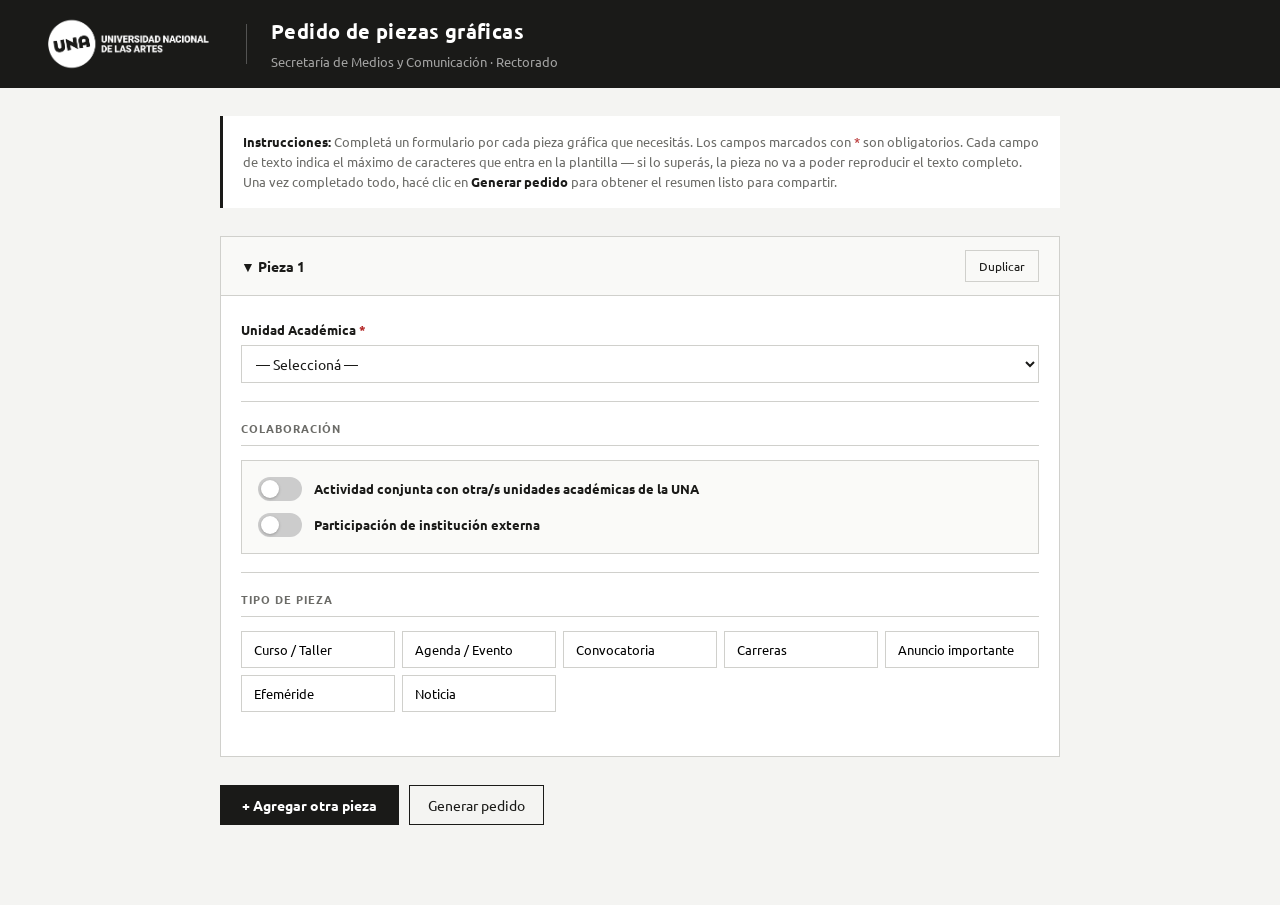
==== index.html @ a669aedb "Primer commit: formulario de pedido de piezas graficas" ====
<!DOCTYPE html>
<html lang="es">
<head>
  <meta charset="UTF-8">
  <meta name="viewport" content="width=device-width, initial-scale=1.0">
  <title>Pedido de piezas gráficas — UNA</title>
  <link rel="preconnect" href="https://fonts.googleapis.com">
  <link rel="preconnect" href="https://fonts.gstatic.com" crossorigin>
  <link href="https://fonts.googleapis.com/css2?family=Ubuntu:ital,wght@0,300;0,400;0,500;0,700;1,300;1,400;1,500;1,700&display=swap" rel="stylesheet">
  <link rel="stylesheet" href="assets/css/styles.css">
</head>
<body>

<header>
  <div class="header-brand">
    <img src="assets/img/2022-una-re-logo-circular-blanco.png" alt="Logo UNA" class="header-logo">
    <div class="header-divider"></div>
    <div class="header-text">
      <h1>Pedido de piezas gráficas</h1>
      <span>Secretaría de Medios y Comunicación · Rectorado</span>
    </div>
  </div>
</header>

<main>
  <div class="intro">
    <strong>Instrucciones:</strong> Completá un formulario por cada pieza gráfica que necesitás. Los campos marcados con <span style="color:var(--error)">*</span> son obligatorios. Cada campo de texto indica el máximo de caracteres que entra en la plantilla — si lo superás, la pieza no va a poder reproducir el texto completo. Una vez completado todo, hacé clic en <strong>Generar pedido</strong> para obtener el resumen listo para compartir.
  </div>

  <div class="pieces-list" id="piecesList"></div>

  <div class="actions-bar">
    <button class="btn-primary" onclick="addPiece()">+ Agregar otra pieza</button>
    <button class="btn-secondary" id="btn-generar" onclick="generateOutput()">Generar pedido</button>
  </div>

  <div class="output-section" id="outputSection">
    <h2>Pedido generado</h2>
    <div class="output-text" id="outputText"></div>
    <div class="output-instructions">
      El pedido de piezas debe enviarse por mail desde la casilla de la persona responsable de comunicación, a los mails <strong>contenidosweb@una.edu.ar</strong> y <strong>rectorado.diseno@una.edu.ar</strong>, con copia a <strong>v.polo@una.edu.ar</strong> y <strong>ruth.miller.una@gmail.com</strong>
    </div>
    <div class="output-actions">
      <button class="btn-secondary" onclick="editarPedido()">Editar pedido</button>
      <button class="btn-primary" onclick="copyOutput()">Copiar texto</button>
      <button class="btn-secondary" onclick="window.print()">Guardar como PDF</button>
    </div>
  </div>
</main>

<script src="assets/js/main.js"></script>
</body>
</html>
---- assets/css/styles.css ----
:root {
  --bg: #f4f4f2;
  --surface: #ffffff;
  --border: #d0d0cc;
  --text: #1a1a18;
  --muted: #6b6b67;
  --accent: #1a1a18;
  --ok: #2d7a3a;
  --warn: #a05c00;
  --error: #b22222;
}
*, *::before, *::after { box-sizing: border-box; margin: 0; padding: 0; }
body {
  font-family: 'Ubuntu', Arial, sans-serif;
  background: var(--bg);
  color: var(--text);
  font-size: 15px;
  line-height: 1.55;
}

header {
  position: fixed;
  top: 0;
  left: 0;
  right: 0;
  z-index: 100;
  background: var(--text);
  color: #fff;
  padding: 16px 40px;
}
.header-brand {
  display: flex;
  align-items: center;
  gap: 24px;
}
.header-logo {
  height: 56px;
  width: auto;
  flex-shrink: 0;
}
.header-divider {
  width: 1px;
  height: 40px;
  background: rgba(255,255,255,0.25);
  flex-shrink: 0;
}
.header-text {
  display: flex;
  flex-direction: column;
  gap: 5px;
}
header h1 { font-size: 20px; font-weight: 700; letter-spacing: 0.02em; }
header span { font-size: 13px; opacity: 0.6; }

main { max-width: 880px; margin: 0 auto; padding: 36px 20px 80px; padding-top: 116px; }

.intro {
  margin-bottom: 28px;
  padding: 16px 20px;
  background: var(--surface);
  border-left: 3px solid var(--text);
  font-size: 13px;
  color: var(--muted);
}
.intro strong { color: var(--text); }

.pieces-list { display: flex; flex-direction: column; gap: 20px; }
.pieces-list[inert] { opacity: 0.45; }

.piece-card { background: var(--surface); border: 1px solid var(--border); }
.piece-card-header {
  display: flex;
  justify-content: space-between;
  align-items: center;
  padding: 13px 20px;
  border-bottom: 1px solid var(--border);
  background: #f9f9f7;
}
.piece-card-header h3 { font-size: 14px; font-weight: 700; }
.piece-card-header .card-actions { display: flex; gap: 8px; align-items: center; }
.piece-card-body { padding: 24px 20px 20px; }

.section-label {
  font-size: 11px;
  font-weight: 700;
  letter-spacing: 0.09em;
  text-transform: uppercase;
  color: var(--muted);
  padding-bottom: 8px;
  border-bottom: 1px solid var(--border);
  margin-bottom: 14px;
}

.type-selector {
  display: grid;
  grid-template-columns: repeat(auto-fill, minmax(150px, 1fr));
  gap: 7px;
  margin-bottom: 24px;
}
.type-btn {
  padding: 9px 12px;
  border: 1px solid var(--border);
  background: var(--surface);
  cursor: pointer;
  font-size: 13px;
  text-align: left;
  font-family: inherit;
  transition: border-color 0.1s, background 0.1s;
}
.type-btn:hover { border-color: var(--text); }
.type-btn.active { background: var(--text); color: #fff; border-color: var(--text); }

.fields { display: flex; flex-direction: column; gap: 14px; }

.field { display: flex; flex-direction: column; gap: 4px; }
.field label { font-size: 13px; font-weight: 600; }
.field .hint { font-size: 12px; color: var(--muted); }
.field input[type="text"],
.field input[type="date"],
.field textarea,
.field select {
  width: 100%;
  padding: 8px 10px;
  border: 1px solid var(--border);
  font-size: 14px;
  font-family: inherit;
  background: var(--surface);
  color: var(--text);
  outline: none;
  border-radius: 0;
}
.field input:focus,
.field textarea:focus,
.field select:focus { border-color: var(--text); }
.field textarea { resize: vertical; min-height: 72px; }
.required-mark { color: var(--error); }

.char-counter { font-size: 11px; text-align: right; color: var(--muted); margin-top: 2px; }
.char-ok { color: var(--ok); }
.char-warn { color: var(--warn); }
.char-over { color: var(--error); font-weight: 700; }

.chip-group { display: flex; gap: 7px; flex-wrap: wrap; margin-top: 2px; }
.chip {
  padding: 6px 14px;
  border: 1px solid var(--border);
  cursor: pointer;
  font-size: 13px;
  font-family: inherit;
  background: var(--surface);
  transition: border-color 0.1s, background 0.1s;
}
.chip:hover { border-color: var(--text); }
.chip.active { background: var(--text); color: #fff; border-color: var(--text); }

.imagen-spec {
  background: #f0f0ee;
  border-left: 3px solid var(--border);
  padding: 12px 14px;
  font-size: 13px;
}
.imagen-spec strong { display: block; margin-bottom: 6px; font-size: 12px; letter-spacing: 0.04em; text-transform: uppercase; }
.imagen-spec ul { list-style: none; display: flex; flex-direction: column; gap: 3px; }
.imagen-spec li { display: flex; gap: 6px; }
.imagen-spec li::before { content: "→"; color: var(--muted); flex-shrink: 0; }
.imagen-confirm { display: flex; align-items: center; gap: 8px; margin-top: 8px; font-size: 13px; }
.imagen-confirm input[type="checkbox"] { width: 15px; height: 15px; cursor: pointer; accent-color: var(--text); }

.colaboracion-block {
  border: 1px solid var(--border);
  padding: 16px;
  display: flex;
  flex-direction: column;
  gap: 12px;
  background: #fafaf8;
}
.toggle-row { display: flex; align-items: center; gap: 12px; }
.toggle-row label { font-size: 13px; font-weight: 600; cursor: pointer; }

.toggle-switch { position: relative; display: inline-block; width: 44px; height: 24px; flex-shrink: 0; }
.toggle-switch input { opacity: 0; width: 0; height: 0; position: absolute; }
.toggle-track {
  position: absolute; inset: 0;
  background: #ccc;
  cursor: pointer;
  border-radius: 24px;
  transition: background 0.2s;
}
.toggle-track::after {
  content: '';
  position: absolute;
  width: 18px; height: 18px;
  left: 3px; top: 3px;
  background: #fff;
  border-radius: 50%;
  transition: transform 0.2s;
  box-shadow: 0 1px 3px rgba(0,0,0,0.25);
}
.toggle-switch input:checked + .toggle-track { background: var(--text); }
.toggle-switch input:checked + .toggle-track::after { transform: translateX(20px); }
.ua-chips-multi { display: flex; gap: 6px; flex-wrap: wrap; margin-top: 8px; }
.chip-ua {
  display: flex; align-items: center; gap: 6px;
  padding: 5px 12px;
  border: 1px solid var(--border);
  cursor: pointer;
  font-size: 12px;
  font-family: inherit;
  background: var(--surface);
}
.chip-ua .ua-dot { width: 10px; height: 10px; border-radius: 50%; flex-shrink: 0; }
.chip-ua.active { background: var(--text); color: #fff; border-color: var(--text); }
.chip-ua.active .ua-dot { outline: 1px solid #fff; }

.field-error { font-size: 12px; color: var(--error); display: none; margin-top: 2px; }
.field.has-error input,
.field.has-error textarea,
.field.has-error select { border-color: var(--error); background: #fff5f5; }
.field.has-error .field-error { display: block; }

.divider { border: none; border-top: 1px solid var(--border); margin: 18px 0; }

.actions-bar {
  display: flex;
  gap: 10px;
  margin-top: 28px;
  flex-wrap: wrap;
}

button.btn-primary {
  padding: 10px 22px;
  background: var(--text);
  color: #fff;
  border: none;
  font-size: 14px;
  font-family: inherit;
  cursor: pointer;
  font-weight: 600;
}
button.btn-primary:hover { opacity: 0.85; }
button.btn-primary:disabled,
button.btn-secondary:disabled { opacity: 0.35; cursor: not-allowed; }
button.btn-secondary {
  padding: 10px 18px;
  background: transparent;
  color: var(--text);
  border: 1px solid var(--text);
  font-size: 14px;
  font-family: inherit;
  cursor: pointer;
}
button.btn-secondary:hover { background: #ebebea; }
button.btn-danger {
  padding: 7px 13px;
  background: transparent;
  color: var(--error);
  border: 1px solid var(--error);
  font-size: 12px;
  font-family: inherit;
  cursor: pointer;
}
button.btn-small {
  padding: 7px 13px;
  background: transparent;
  color: var(--text);
  border: 1px solid var(--border);
  font-size: 12px;
  font-family: inherit;
  cursor: pointer;
}
button.btn-small:hover { border-color: var(--text); }

.output-section {
  display: none;
  margin-top: 40px;
  background: var(--surface);
  border: 2px solid var(--text);
  padding: 28px;
}
.output-section h2 { font-size: 15px; margin-bottom: 16px; }
.output-text {
  font-family: 'Courier New', Courier, monospace;
  font-size: 13px;
  white-space: pre-wrap;
  background: #f4f4f2;
  padding: 18px;
  border: 1px solid var(--border);
  line-height: 1.65;
  max-height: 500px;
  overflow-y: auto;
}
.output-instructions {
  margin-top: 18px;
  font-size: 13px;
  color: var(--muted);
  line-height: 1.6;
  border-top: 1px solid var(--border);
  padding-top: 14px;
}
.output-actions { margin-top: 14px; display: flex; gap: 10px; }

.alerta-chars {
  background: #fff8ec;
  border: 1px solid #e0b060;
  padding: 10px 14px;
  font-size: 12px;
  margin-top: 6px;
  color: var(--warn);
  display: none;
}

@media print {
  header, main > .intro, .pieces-list, .actions-bar, .output-actions { display: none !important; }
  .output-section { display: block !important; border: none; padding: 0; }
  .output-text { max-height: none; border: none; background: none; padding: 0; }
}
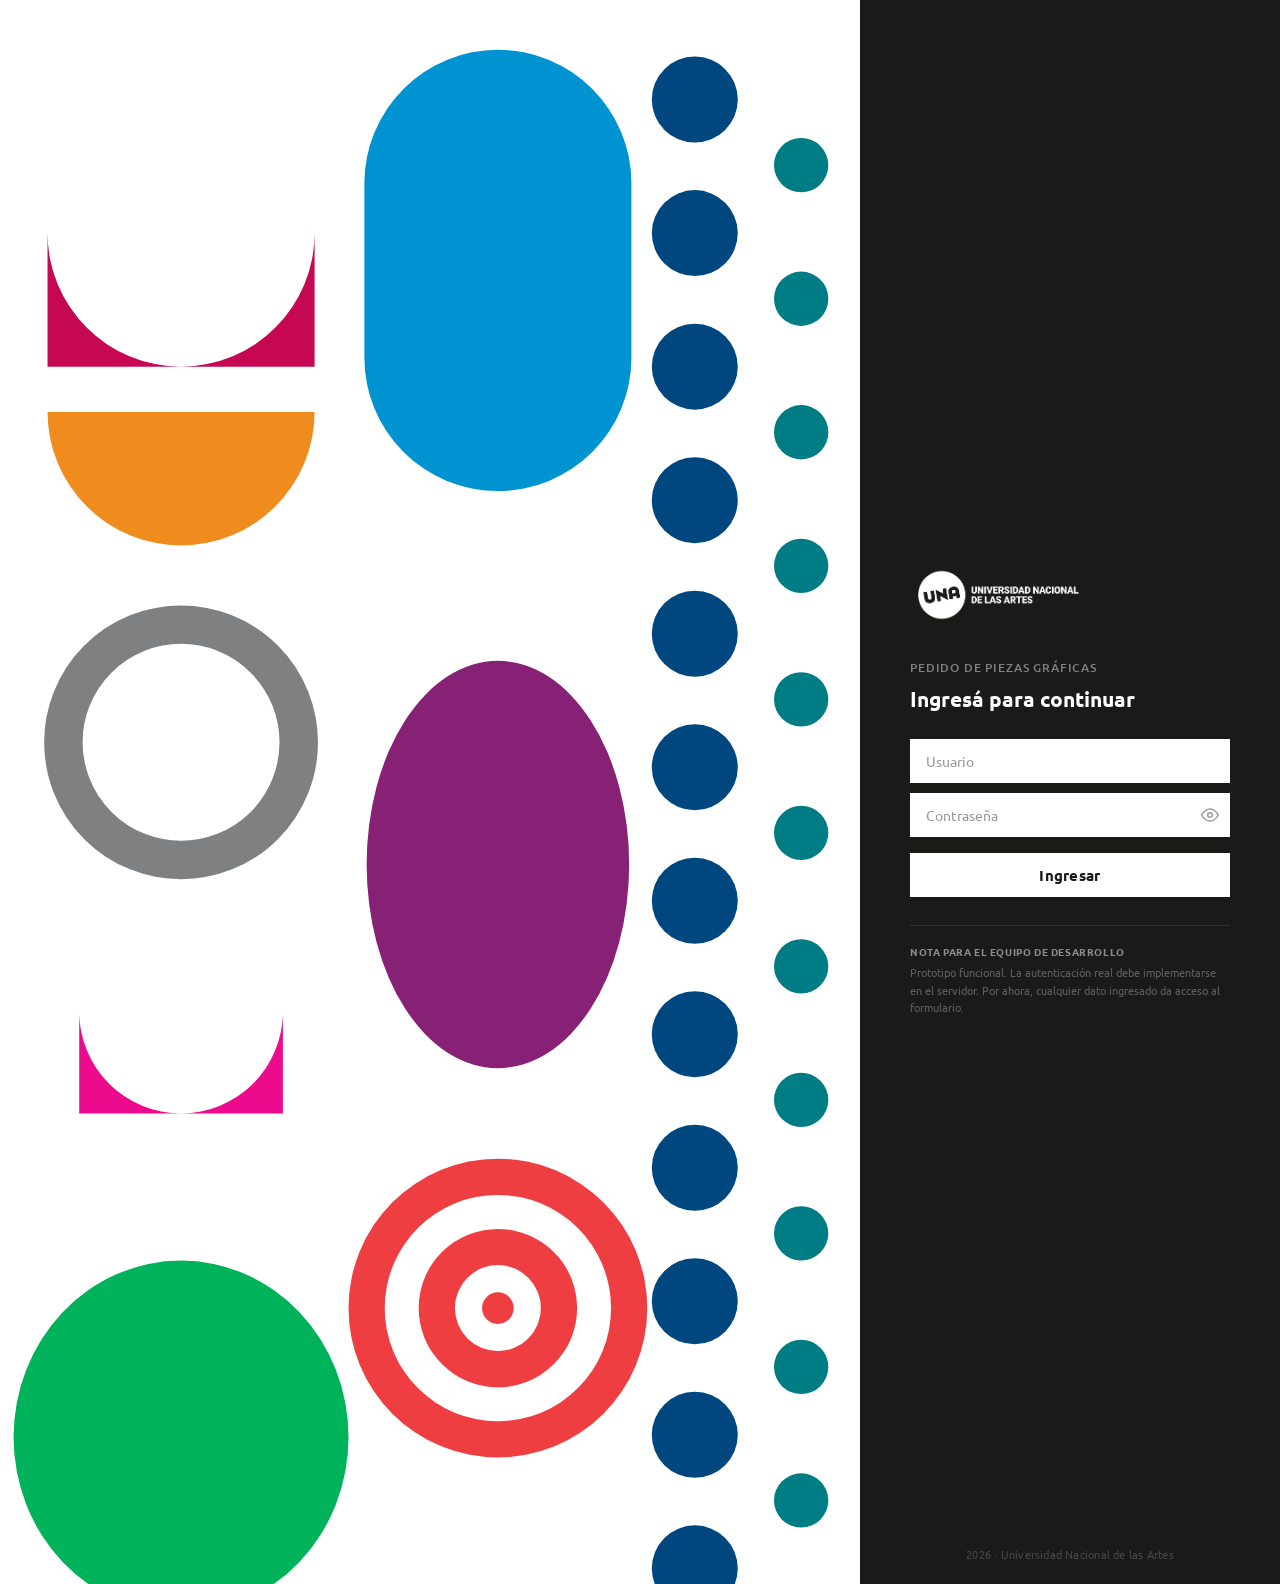
==== commit 7306850f: "Login: pagina de acceso con grafico SVG institucional y proteccion de sesion - login.html: layout sp" ====
--- a/index.html
+++ b/index.html
@@ -8,6 +8,11 @@
   <link rel="preconnect" href="https://fonts.gstatic.com" crossorigin>
   <link href="https://fonts.googleapis.com/css2?family=Ubuntu:ital,wght@0,300;0,400;0,500;0,700;1,300;1,400;1,500;1,700&display=swap" rel="stylesheet">
   <link rel="stylesheet" href="assets/css/styles.css">
+  <script>
+    if (sessionStorage.getItem('una_auth') !== '1') {
+      window.location.replace('login.html');
+    }
+  </script>
 </head>
 <body>
 
@@ -20,6 +25,7 @@
       <span>Secretaría de Medios y Comunicación · Rectorado</span>
     </div>
   </div>
+  <button class="btn-logout" onclick="cerrarSesion()">Cerrar sesión</button>
 </header>
 
 <main>
@@ -49,5 +55,11 @@
 </main>
 
 <script src="assets/js/main.js"></script>
+<script>
+  function cerrarSesion() {
+    sessionStorage.removeItem('una_auth');
+    window.location.replace('login.html');
+  }
+</script>
 </body>
 </html>
--- a/assets/css/styles.css
+++ b/assets/css/styles.css
@@ -27,6 +27,9 @@
   background: var(--text);
   color: #fff;
   padding: 16px 40px;
+  display: flex;
+  align-items: center;
+  justify-content: space-between;
 }
 .header-brand {
   display: flex;
@@ -51,6 +54,18 @@
 }
 header h1 { font-size: 20px; font-weight: 700; letter-spacing: 0.02em; }
 header span { font-size: 13px; opacity: 0.6; }
+.btn-logout {
+  background: transparent;
+  border: 1px solid rgba(255,255,255,0.35);
+  color: rgba(255,255,255,0.6);
+  font-size: 12px;
+  font-family: inherit;
+  padding: 6px 14px;
+  cursor: pointer;
+  flex-shrink: 0;
+  transition: border-color 0.15s, color 0.15s;
+}
+.btn-logout:hover { border-color: #fff; color: #fff; }
 
 main { max-width: 880px; margin: 0 auto; padding: 36px 20px 80px; padding-top: 116px; }
 
@@ -309,6 +324,117 @@
   display: none;
 }
 
+@media (max-width: 640px) {
+  header {
+    padding: 11px 16px;
+  }
+  .header-brand {
+    gap: 12px;
+  }
+  .header-logo {
+    height: 36px;
+  }
+  .header-divider {
+    height: 26px;
+  }
+  header h1 {
+    font-size: 14px;
+    letter-spacing: 0;
+  }
+  header span {
+    font-size: 11px;
+  }
+  .btn-logout {
+    font-size: 11px;
+    padding: 5px 10px;
+  }
+  main {
+    padding-top: 88px;
+    padding-left: 12px;
+    padding-right: 12px;
+    padding-bottom: 60px;
+  }
+  .intro {
+    font-size: 12px;
+    padding: 12px 14px;
+  }
+  .piece-card-header {
+    flex-wrap: wrap;
+    gap: 8px;
+    padding: 11px 14px;
+  }
+  .piece-card-body {
+    padding: 16px 12px 14px;
+  }
+  .section-label {
+    font-size: 10px;
+  }
+  .type-selector {
+    grid-template-columns: repeat(auto-fill, minmax(110px, 1fr));
+    gap: 6px;
+  }
+  .chip-group {
+    gap: 6px;
+  }
+  .chip {
+    padding: 5px 10px;
+    font-size: 12px;
+  }
+  .colaboracion-block {
+    padding: 12px;
+  }
+  .toggle-row {
+    flex-wrap: wrap;
+    gap: 8px;
+  }
+  .ua-chips-multi {
+    gap: 5px;
+  }
+  .chip-ua {
+    font-size: 11px;
+    padding: 4px 9px;
+  }
+  .actions-bar {
+    flex-direction: column;
+    margin-top: 20px;
+  }
+  .actions-bar button {
+    width: 100%;
+    text-align: center;
+  }
+  .output-section {
+    padding: 18px 14px;
+    margin-top: 28px;
+  }
+  .output-text {
+    font-size: 12px;
+    padding: 12px;
+    max-height: 380px;
+  }
+  .output-instructions {
+    font-size: 12px;
+  }
+  .output-actions {
+    flex-direction: column;
+  }
+  .output-actions button {
+    width: 100%;
+    text-align: center;
+  }
+}
+
+@media (max-width: 400px) {
+  header span {
+    display: none;
+  }
+  .header-divider {
+    display: none;
+  }
+  main {
+    padding-top: 72px;
+  }
+}
+
 @media print {
   header, main > .intro, .pieces-list, .actions-bar, .output-actions { display: none !important; }
   .output-section { display: block !important; border: none; padding: 0; }
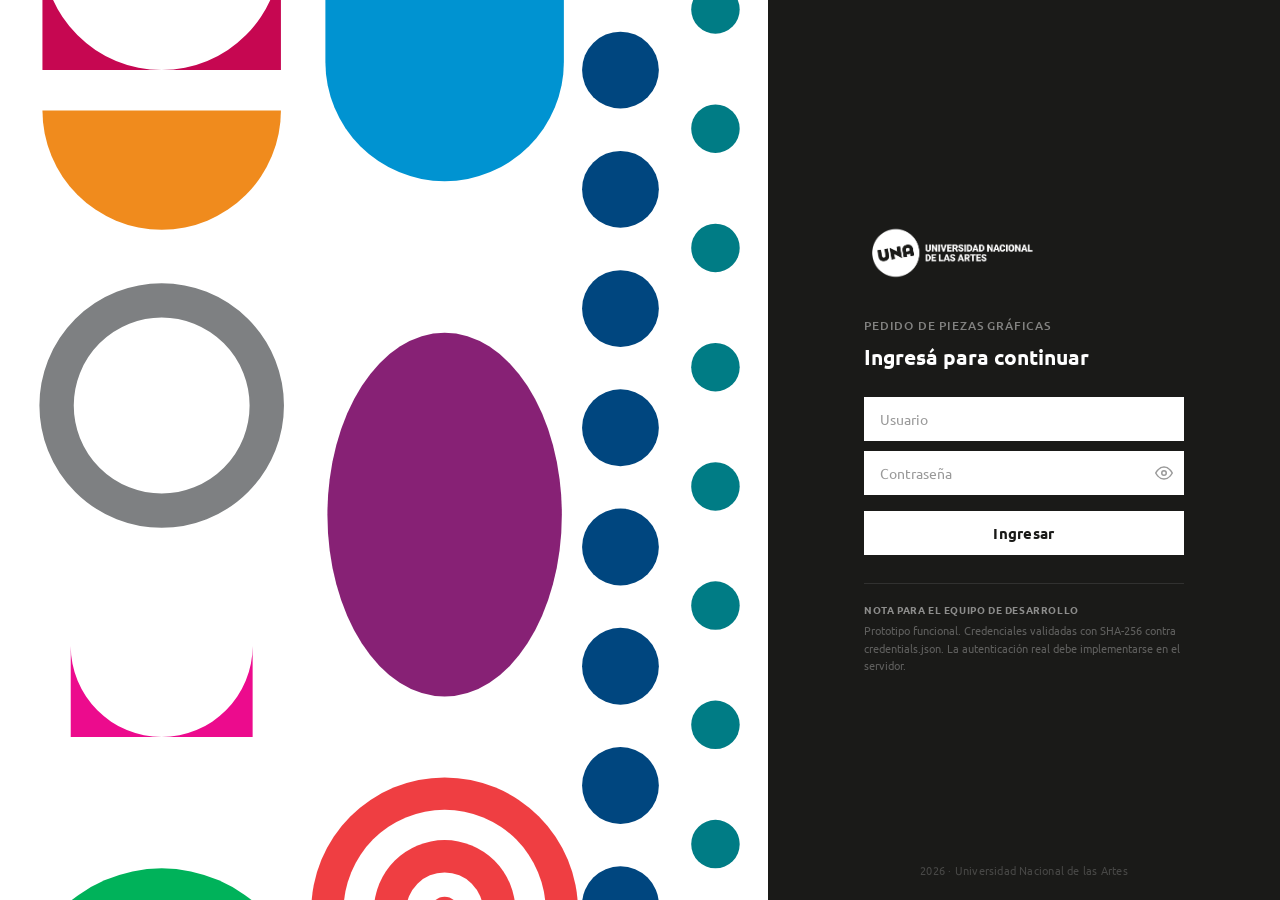
==== commit 6ccee263: "Credenciales SHA-256, banner UUAA, ID de pedido, botones de output y fix edición - Sistema de login " ====
--- a/index.html
+++ b/index.html
@@ -3,7 +3,11 @@
 <head>
   <meta charset="UTF-8">
   <meta name="viewport" content="width=device-width, initial-scale=1.0">
+  <meta http-equiv="Cache-Control" content="no-cache, no-store, must-revalidate">
+  <meta http-equiv="Pragma" content="no-cache">
+  <meta http-equiv="Expires" content="0">
   <title>Pedido de piezas gráficas — UNA</title>
+  <link rel="icon" type="image/svg+xml" href="assets/img/favicon-una.svg">
   <link rel="preconnect" href="https://fonts.googleapis.com">
   <link rel="preconnect" href="https://fonts.gstatic.com" crossorigin>
   <link href="https://fonts.googleapis.com/css2?family=Ubuntu:ital,wght@0,300;0,400;0,500;0,700;1,300;1,400;1,500;1,700&display=swap" rel="stylesheet">
@@ -12,13 +16,16 @@
     if (sessionStorage.getItem('una_auth') !== '1') {
       window.location.replace('login.html');
     }
+    history.scrollRestoration = 'manual';
   </script>
 </head>
 <body>
 
 <header>
   <div class="header-brand">
-    <img src="assets/img/2022-una-re-logo-circular-blanco.png" alt="Logo UNA" class="header-logo">
+    <a href="index.html" class="header-logo-link">
+      <img src="assets/img/2022-una-re-logo-circular-blanco.png" alt="Logo UNA" class="header-logo">
+    </a>
     <div class="header-divider"></div>
     <div class="header-text">
       <h1>Pedido de piezas gráficas</h1>
@@ -29,6 +36,8 @@
 </header>
 
 <main>
+  <div class="ua-banner" id="ua-banner"></div>
+
   <div class="intro">
     <strong>Instrucciones:</strong> Completá un formulario por cada pieza gráfica que necesitás. Los campos marcados con <span style="color:var(--error)">*</span> son obligatorios. Cada campo de texto indica el máximo de caracteres que entra en la plantilla — si lo superás, la pieza no va a poder reproducir el texto completo. Una vez completado todo, hacé clic en <strong>Generar pedido</strong> para obtener el resumen listo para compartir.
   </div>
@@ -41,23 +50,71 @@
   </div>
 
   <div class="output-section" id="outputSection">
-    <h2>Pedido generado</h2>
+    <div class="output-header">
+      <h2>Pedido generado</h2>
+      <span class="output-id" id="output-id"></span>
+    </div>
     <div class="output-text" id="outputText"></div>
+    <button class="btn-output-edit" onclick="editarPedido()">Editar pedido</button>
     <div class="output-instructions">
       El pedido de piezas debe enviarse por mail desde la casilla de la persona responsable de comunicación, a los mails <strong>contenidosweb@una.edu.ar</strong> y <strong>rectorado.diseno@una.edu.ar</strong>, con copia a <strong>v.polo@una.edu.ar</strong> y <strong>ruth.miller.una@gmail.com</strong>
     </div>
     <div class="output-actions">
-      <button class="btn-secondary" onclick="editarPedido()">Editar pedido</button>
-      <button class="btn-primary" onclick="copyOutput()">Copiar texto</button>
-      <button class="btn-secondary" onclick="window.print()">Guardar como PDF</button>
+      <button class="btn-output-primary" onclick="enviarPedido()">Enviar pedido</button>
+      <button class="btn-output-secondary" onclick="nuevoPedido()">Hacer nuevo pedido</button>
     </div>
   </div>
 </main>
 
 <script src="assets/js/main.js"></script>
 <script>
+  window.UA_INFO = {
+    audiovisuales:    { nombre: 'Audiovisuales',    color: '#C60751', sigla: 'AA',  email: 'rectorado.contenidos@gmail.com' },
+    dramaticas:       { nombre: 'Dramáticas',        color: '#F08B1D', sigla: 'AD',  email: 'rectorado.contenidos@gmail.com' },
+    formaciondocente: { nombre: 'Formación Docente', color: '#7E8082', sigla: 'FD',  email: 'rectorado.contenidos@gmail.com' },
+    movimiento:       { nombre: 'Movimiento',        color: '#EC0B8D', sigla: 'AM',  email: 'rectorado.contenidos@gmail.com' },
+    visuales:         { nombre: 'Visuales',          color: '#00B25A', sigla: 'AV',  email: 'rectorado.contenidos@gmail.com' },
+    musicales:        { nombre: 'Musicales',         color: '#0093D1', sigla: 'MS',  email: 'rectorado.contenidos@gmail.com' },
+    criticadeartes:   { nombre: 'Crítica de Artes',  color: '#872175', sigla: 'CA',  email: 'rectorado.contenidos@gmail.com' },
+    folklore:         { nombre: 'Folklore',          color: '#EF3E42', sigla: 'F',   email: 'rectorado.contenidos@gmail.com' },
+    multimediales:    { nombre: 'Multimediales',     color: '#007C85', sigla: 'MM',  email: 'rectorado.contenidos@gmail.com' },
+    rectorado:        { nombre: 'Rectorado',         color: '#00467F', sigla: 'REC', email: 'rectorado.contenidos@gmail.com' },
+    museo:            { nombre: 'Museo',             color: '#1a1a18', sigla: 'MC',  email: 'rectorado.contenidos@gmail.com' },
+  };
+
+  (function mostrarUsuario() {
+    const ua   = sessionStorage.getItem('una_ua');
+    const info = ua && UA_INFO[ua];
+    if (!info) return;
+    const el = document.getElementById('ua-banner');
+    el.style.borderLeftColor = info.color;
+    el.innerHTML = '<span class="ua-banner-dot" style="background:' + info.color + '"></span>'
+      + '<span class="ua-banner-nombre" style="color:' + info.color + '">' + info.nombre + '</span>';
+  })();
+
+  function enviarPedido() {
+    var ua   = sessionStorage.getItem('una_ua');
+    var info = UA_INFO[ua] || {};
+    var id   = window.pedidoActualID || 'PEDIDO-UNA';
+    var cc   = ['polo.viviana@gmail.com', 'garciavega.agustina@gmail.com', info.email]
+                 .filter(function(e) { return !!e; }).join(',');
+    var asunto = id;
+    var cuerpo = document.getElementById('outputText').innerText;
+    var url = 'https://mail.google.com/mail/?view=cm&fs=1'
+      + '&to=' + encodeURIComponent('rectorado.contenidos@gmail.com')
+      + '&cc=' + encodeURIComponent(cc)
+      + '&su=' + encodeURIComponent(asunto)
+      + '&body=' + encodeURIComponent(cuerpo);
+    window.open(url, '_blank');
+  }
+
+  function nuevoPedido() {
+    window.location.reload();
+  }
+
   function cerrarSesion() {
     sessionStorage.removeItem('una_auth');
+    sessionStorage.removeItem('una_ua');
     window.location.replace('login.html');
   }
 </script>
--- a/assets/css/styles.css
+++ b/assets/css/styles.css
@@ -54,6 +54,7 @@
 }
 header h1 { font-size: 20px; font-weight: 700; letter-spacing: 0.02em; }
 header span { font-size: 13px; opacity: 0.6; }
+.header-logo-link { display: flex; flex-shrink: 0; }
 .btn-logout {
   background: transparent;
   border: 1px solid rgba(255,255,255,0.35);
@@ -68,6 +69,27 @@
 .btn-logout:hover { border-color: #fff; color: #fff; }
 
 main { max-width: 880px; margin: 0 auto; padding: 36px 20px 80px; padding-top: 116px; }
+
+.ua-banner {
+  display: flex;
+  align-items: center;
+  gap: 0.75rem;
+  margin-bottom: 1.25rem;
+  padding: 1.5rem 1.75rem;
+  border-left: 6px solid transparent;
+  background: var(--surface);
+}
+.ua-banner-dot {
+  width: 1rem;
+  height: 1rem;
+  border-radius: 50%;
+  flex-shrink: 0;
+}
+.ua-banner-nombre {
+  font-size: 1.5rem;
+  font-weight: 600;
+  letter-spacing: 0.01em;
+}
 
 .intro {
   margin-bottom: 28px;
@@ -292,7 +314,54 @@
   border: 2px solid var(--text);
   padding: 28px;
 }
-.output-section h2 { font-size: 15px; margin-bottom: 16px; }
+.output-header {
+  display: flex;
+  align-items: baseline;
+  gap: 1rem;
+  margin-bottom: 1rem;
+}
+.output-header h2 { font-size: 0.9375rem; }
+.output-id {
+  font-size: 0.75rem;
+  font-weight: 600;
+  color: var(--muted);
+  letter-spacing: 0.04em;
+}
+.btn-output-edit,
+.btn-output-primary,
+.btn-output-secondary {
+  padding: 0.625rem 1.25rem;
+  font-family: inherit;
+  font-size: 0.875rem;
+  font-weight: 600;
+  cursor: pointer;
+  border: 1px solid var(--text);
+  transition: opacity 0.15s;
+}
+.btn-output-edit {
+  display: block;
+  margin-top: 0.75rem;
+  background: transparent;
+  color: var(--muted);
+  border-color: var(--border);
+}
+.btn-output-edit:hover { border-color: var(--text); color: var(--text); }
+.btn-output-primary {
+  background: var(--text);
+  color: #fff;
+  border-color: var(--text);
+}
+.btn-output-primary:hover { opacity: 0.85; }
+.btn-output-secondary {
+  background: transparent;
+  color: var(--text);
+}
+.btn-output-secondary:hover { background: #ebebea; }
+.output-actions {
+  margin-top: 0.875rem;
+  display: flex;
+  gap: 0.625rem;
+}
 .output-text {
   font-family: 'Courier New', Courier, monospace;
   font-size: 13px;
